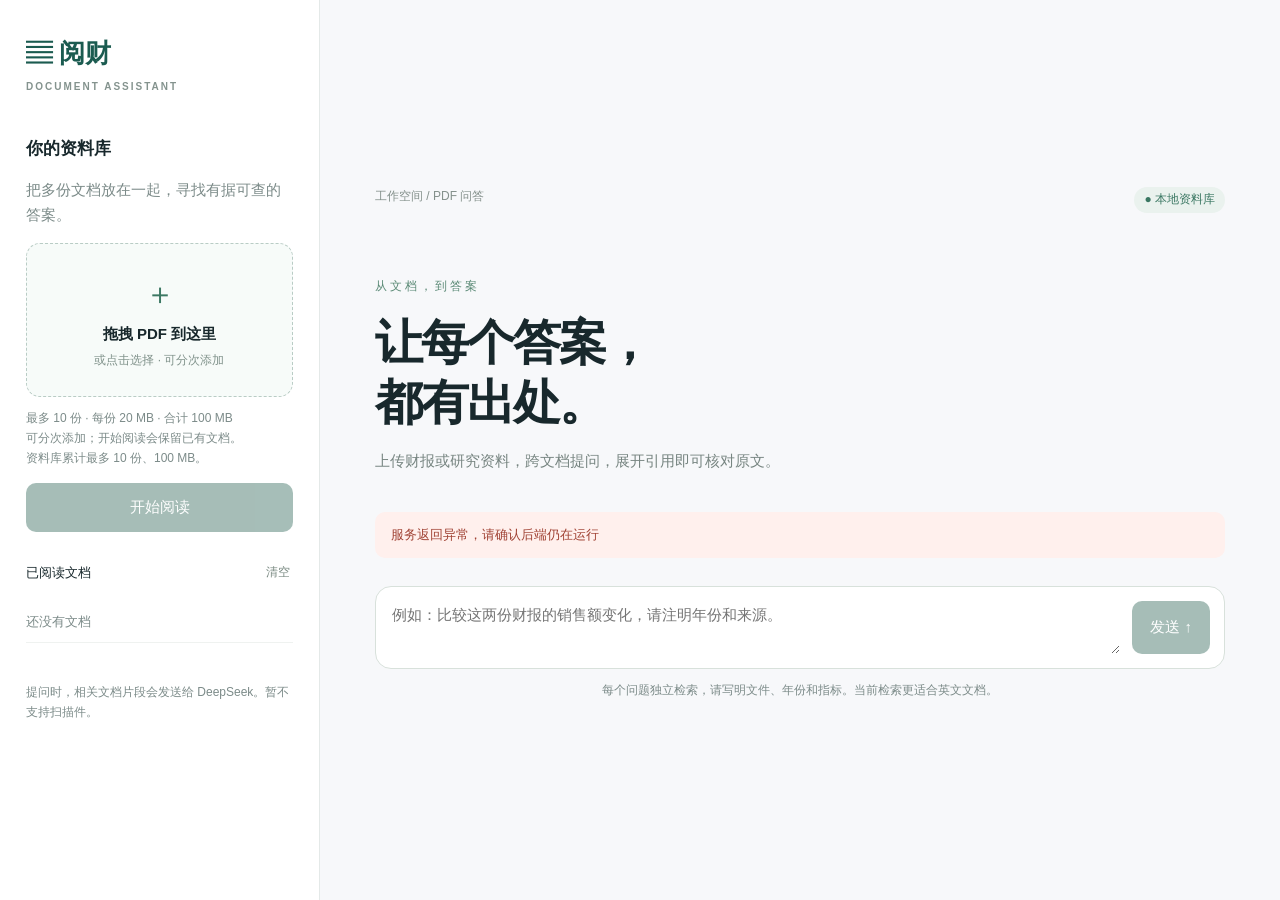
==== templates/index.html @ f084f400 "refine retriever" ====
<!doctype html>
<html lang="zh-CN"><head><meta charset="UTF-8"><meta name="viewport" content="width=device-width, initial-scale=1"><title>阅财 · 文档问答</title><link rel="stylesheet" href="/static/style.css"><script src="/static/app.js" defer></script></head>
<body><aside><a class="brand" href="/">▤ 阅财<span>DOCUMENT ASSISTANT</span></a><h2>你的资料库</h2><p class="muted">把多份文档放在一起，寻找有据可查的答案。</p>
<label id="drop" tabindex="0"><span class="upload-icon">＋</span><strong>拖拽 PDF 到这里</strong><span>或点击选择 · 可分次添加</span><input id="files" type="file" accept=".pdf" multiple hidden></label>
<p class="hint">最多 10 份 · 每份 20 MB · 合计 100 MB<br>可分次添加；开始阅读会保留已有文档。<br>资料库累计最多 10 份、100 MB。</p><ul id="pending"></ul><button id="upload" disabled>开始阅读</button>
<div class="section-label">已阅读文档 <button id="clear" class="text-button">清空</button></div><ul id="documents"><li class="muted">还没有文档</li></ul>
<p class="footnote">提问时，相关文档片段会发送给 DeepSeek。暂不支持扫描件。</p></aside>
<main><header><span>工作空间 / PDF 问答</span><span class="badge">● 本地资料库</span></header><section class="intro"><div class="eyebrow">从文档，到答案</div><h1>让每个答案，<br>都有出处。</h1><p>上传财报或研究资料，跨文档提问，展开引用即可核对原文。</p></section>
<div id="status" role="status" aria-live="polite">先上传 PDF，开始你的第一次阅读。</div><section id="chat" aria-live="polite"></section>
<form id="form"><label for="question" class="sr-only">你的问题</label><textarea id="question" maxlength="4000" rows="2" placeholder="例如：比较这两份财报的销售额变化，请注明年份和来源。" disabled></textarea><button id="send" disabled>发送 ↑</button></form><p class="hint bottom">每个问题独立检索，请写明文件、年份和指标。当前检索更适合英文文档。</p></main></body></html>
---- static/style.css ----
*{box-sizing:border-box}body{margin:0;background:#f7f8fa;color:#18282c;font:15px/1.65 -apple-system,BlinkMacSystemFont,"Segoe UI",sans-serif;display:flex;min-height:100vh}aside{width:320px;background:#fff;border-right:1px solid #e4e9e8;padding:32px 26px;flex-shrink:0}.brand{font-size:26px;font-weight:750;color:#1b5b50;text-decoration:none;display:block}.brand span{display:block;font-size:10px;letter-spacing:2px;color:#84938e;margin-top:4px}h2{font-size:17px;margin-top:40px}.muted,.hint,.footnote{color:#7c8b89}.hint{font-size:12px}.footnote{font-size:12px;margin-top:40px}#drop{border:1.5px dashed #b9ccc5;background:#f7fbf9;border-radius:14px;display:flex;flex-direction:column;align-items:center;padding:25px 8px;cursor:pointer;gap:4px}#drop.drag{border-color:#256c57;background:#e2f0e9}#drop span:last-of-type{font-size:12px;color:#80928b}.upload-icon{font-size:30px;color:#3c7863}button{border:0;border-radius:10px;background:#225d4e;color:white;padding:12px 18px;font:inherit;cursor:pointer}button:disabled{opacity:.4;cursor:not-allowed}#upload{width:100%}ul{list-style:none;padding:0}li{font-size:13px;padding:10px 0;overflow-wrap:anywhere;border-bottom:1px solid #eff2f0}.section-label{display:flex;justify-content:space-between;align-items:center;margin-top:28px;font-size:13px}.text-button{background:transparent;color:#7b8b83;padding:3px;font-size:12px}main{width:100%;max-width:1100px;margin:auto;padding:32px 55px}header{display:flex;justify-content:space-between;font-size:12px;color:#85918c}.badge{color:#3a7762;background:#eaf2ee;padding:3px 10px;border-radius:20px}.intro{padding:64px 0 24px}.eyebrow{font-size:12px;letter-spacing:3px;color:#5b8a76}h1{font-size:48px;line-height:1.25;letter-spacing:-2px;margin:16px 0}.intro p{color:#778581}#status{font-size:13px;color:#507567;padding:12px 16px;background:#edf3ef;border-radius:10px;margin-bottom:24px}#status.error{color:#a14335;background:#fff0ed}.message{background:white;border:1px solid #e3e9e5;border-radius:14px;padding:22px;margin-bottom:18px;white-space:pre-wrap;overflow-wrap:anywhere}.message.user{background:#edf2ee;margin-left:50px}.message h3{font-size:12px;letter-spacing:1px;color:#7a8d83;margin:0 0 12px}details{margin-top:12px;border-top:1px solid #edf0ee;padding-top:10px;font-size:13px}summary{cursor:pointer;color:#356e58}details p{color:#67776d;max-height:300px;overflow:auto}.warning{color:#a14335;font-size:13px}form{display:flex;gap:12px;background:white;border:1px solid #d8e1db;border-radius:16px;padding:14px;margin-top:28px}textarea{font:inherit;border:0;resize:vertical;outline:none;flex:1;min-width:0;background:transparent}.bottom{text-align:center}.sr-only{position:absolute;width:1px;height:1px;overflow:hidden}button:focus-visible,#drop:focus-visible{outline:3px solid #8ac5a8;outline-offset:3px}@media(max-width:760px){body{display:block}aside{width:100%;padding:20px;border-right:0;border-bottom:1px solid #ddd}main{padding:24px}.intro{padding-top:25px}h1{font-size:36px}.footnote{margin-top:15px}}
#pending li{display:flex;align-items:center;justify-content:space-between;gap:10px}#pending li span{min-width:0}#pending .text-button{flex-shrink:0}

.evidence-card{border-left:3px solid #d8e5de;padding:8px 12px;margin:12px 0;background:#f8faf9}.evidence-heading{font-weight:600;color:#356e58}.evidence-preview{white-space:pre-wrap}details .evidence-heading,details .evidence-preview{max-height:none;overflow:visible}
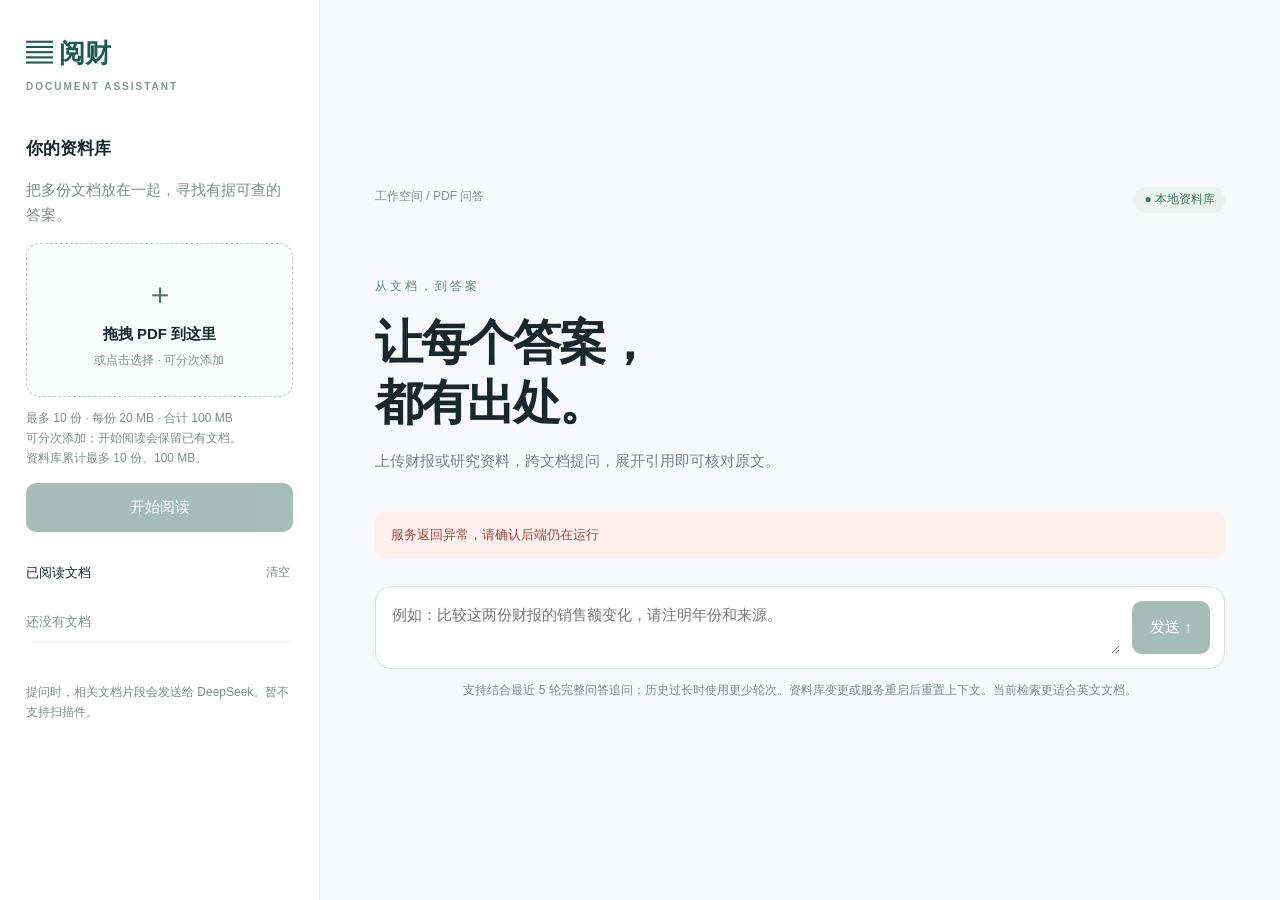
==== commit 9801ec26: "add some test cases" ====
--- a/templates/index.html
+++ b/templates/index.html
@@ -7,4 +7,4 @@
 <p class="footnote">提问时，相关文档片段会发送给 DeepSeek。暂不支持扫描件。</p></aside>
 <main><header><span>工作空间 / PDF 问答</span><span class="badge">● 本地资料库</span></header><section class="intro"><div class="eyebrow">从文档，到答案</div><h1>让每个答案，<br>都有出处。</h1><p>上传财报或研究资料，跨文档提问，展开引用即可核对原文。</p></section>
 <div id="status" role="status" aria-live="polite">先上传 PDF，开始你的第一次阅读。</div><section id="chat" aria-live="polite"></section>
-<form id="form"><label for="question" class="sr-only">你的问题</label><textarea id="question" maxlength="4000" rows="2" placeholder="例如：比较这两份财报的销售额变化，请注明年份和来源。" disabled></textarea><button id="send" disabled>发送 ↑</button></form><p class="hint bottom">每个问题独立检索，请写明文件、年份和指标。当前检索更适合英文文档。</p></main></body></html>+<form id="form"><label for="question" class="sr-only">你的问题</label><textarea id="question" maxlength="4000" rows="2" placeholder="例如：比较这两份财报的销售额变化，请注明年份和来源。" disabled></textarea><button id="send" disabled>发送 ↑</button></form><p class="hint bottom">支持结合最近 5 轮完整问答追问；历史过长时使用更少轮次。资料库变更或服务重启后重置上下文。当前检索更适合英文文档。</p></main></body></html>
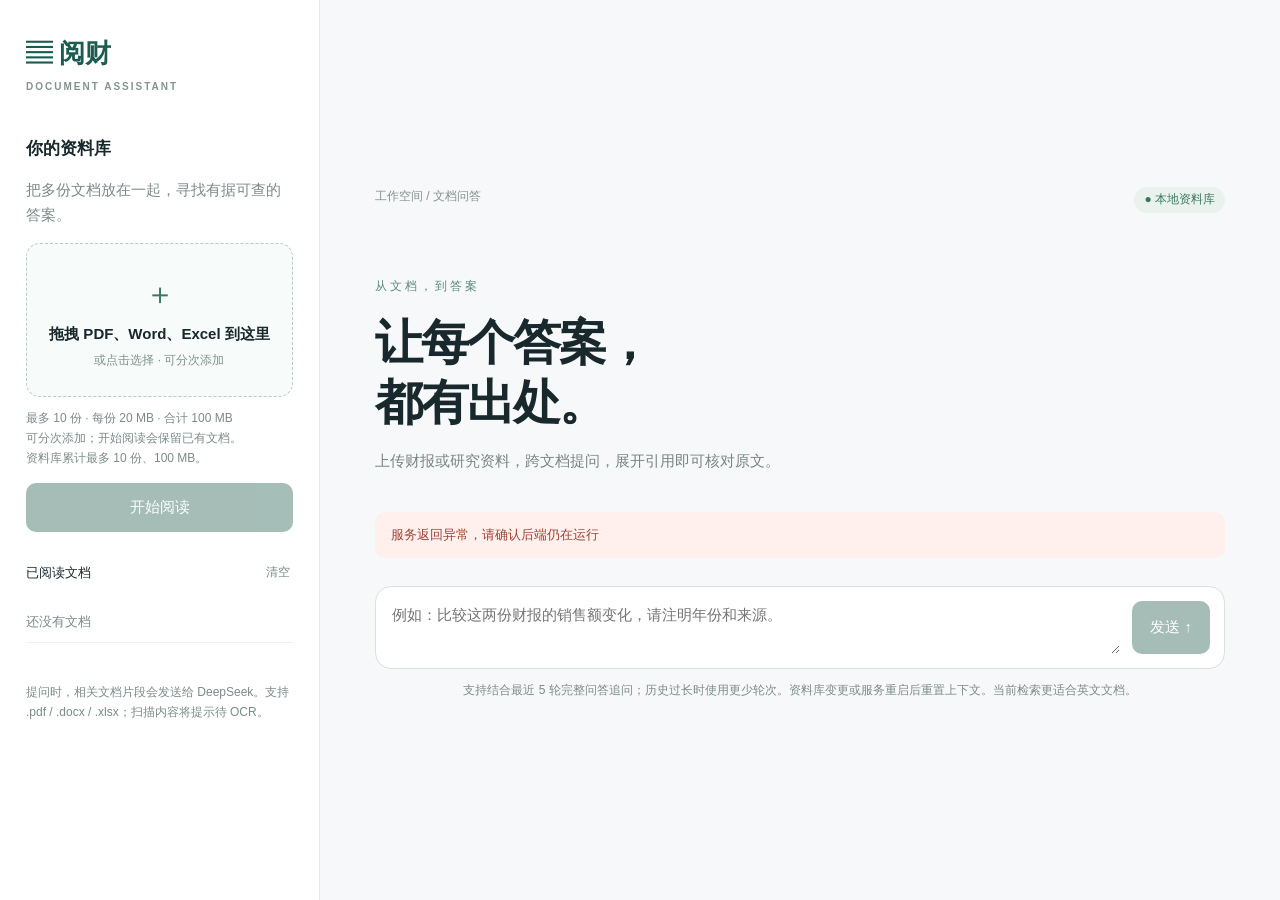
==== commit 06fb6784: "implement excel,word upload" ====
--- a/templates/index.html
+++ b/templates/index.html
@@ -1,10 +1,10 @@
 <!doctype html>
 <html lang="zh-CN"><head><meta charset="UTF-8"><meta name="viewport" content="width=device-width, initial-scale=1"><title>阅财 · 文档问答</title><link rel="stylesheet" href="/static/style.css"><script src="/static/app.js" defer></script></head>
 <body><aside><a class="brand" href="/">▤ 阅财<span>DOCUMENT ASSISTANT</span></a><h2>你的资料库</h2><p class="muted">把多份文档放在一起，寻找有据可查的答案。</p>
-<label id="drop" tabindex="0"><span class="upload-icon">＋</span><strong>拖拽 PDF 到这里</strong><span>或点击选择 · 可分次添加</span><input id="files" type="file" accept=".pdf" multiple hidden></label>
+<label id="drop" tabindex="0"><span class="upload-icon">＋</span><strong>拖拽 PDF、Word、Excel 到这里</strong><span>或点击选择 · 可分次添加</span><input id="files" type="file" accept=".pdf,.docx,.xlsx" multiple hidden></label>
 <p class="hint">最多 10 份 · 每份 20 MB · 合计 100 MB<br>可分次添加；开始阅读会保留已有文档。<br>资料库累计最多 10 份、100 MB。</p><ul id="pending"></ul><button id="upload" disabled>开始阅读</button>
 <div class="section-label">已阅读文档 <button id="clear" class="text-button">清空</button></div><ul id="documents"><li class="muted">还没有文档</li></ul>
-<p class="footnote">提问时，相关文档片段会发送给 DeepSeek。暂不支持扫描件。</p></aside>
-<main><header><span>工作空间 / PDF 问答</span><span class="badge">● 本地资料库</span></header><section class="intro"><div class="eyebrow">从文档，到答案</div><h1>让每个答案，<br>都有出处。</h1><p>上传财报或研究资料，跨文档提问，展开引用即可核对原文。</p></section>
-<div id="status" role="status" aria-live="polite">先上传 PDF，开始你的第一次阅读。</div><section id="chat" aria-live="polite"></section>
+<p class="footnote">提问时，相关文档片段会发送给 DeepSeek。支持 .pdf / .docx / .xlsx；扫描内容将提示待 OCR。</p></aside>
+<main><header><span>工作空间 / 文档问答</span><span class="badge">● 本地资料库</span></header><section class="intro"><div class="eyebrow">从文档，到答案</div><h1>让每个答案，<br>都有出处。</h1><p>上传财报或研究资料，跨文档提问，展开引用即可核对原文。</p></section>
+<div id="status" role="status" aria-live="polite">先上传文档，开始你的第一次阅读。</div><section id="chat" aria-live="polite"></section>
 <form id="form"><label for="question" class="sr-only">你的问题</label><textarea id="question" maxlength="4000" rows="2" placeholder="例如：比较这两份财报的销售额变化，请注明年份和来源。" disabled></textarea><button id="send" disabled>发送 ↑</button></form><p class="hint bottom">支持结合最近 5 轮完整问答追问；历史过长时使用更少轮次。资料库变更或服务重启后重置上下文。当前检索更适合英文文档。</p></main></body></html>
--- a/static/style.css
+++ b/static/style.css
@@ -2,3 +2,5 @@
 #pending li{display:flex;align-items:center;justify-content:space-between;gap:10px}#pending li span{min-width:0}#pending .text-button{flex-shrink:0}
 
 .evidence-card{border-left:3px solid #d8e5de;padding:8px 12px;margin:12px 0;background:#f8faf9}.evidence-heading{font-weight:600;color:#356e58}.evidence-preview{white-space:pre-wrap}details .evidence-heading,details .evidence-preview{max-height:none;overflow:visible}
+
+.document-structure table{border-collapse:collapse;font-size:12px;margin:10px 0}.document-structure td{border:1px solid #ccc;padding:6px;white-space:pre-wrap;min-width:60px}.document-structure{max-width:100%;padding:8px}.document-structure a{display:block;margin-top:8px}
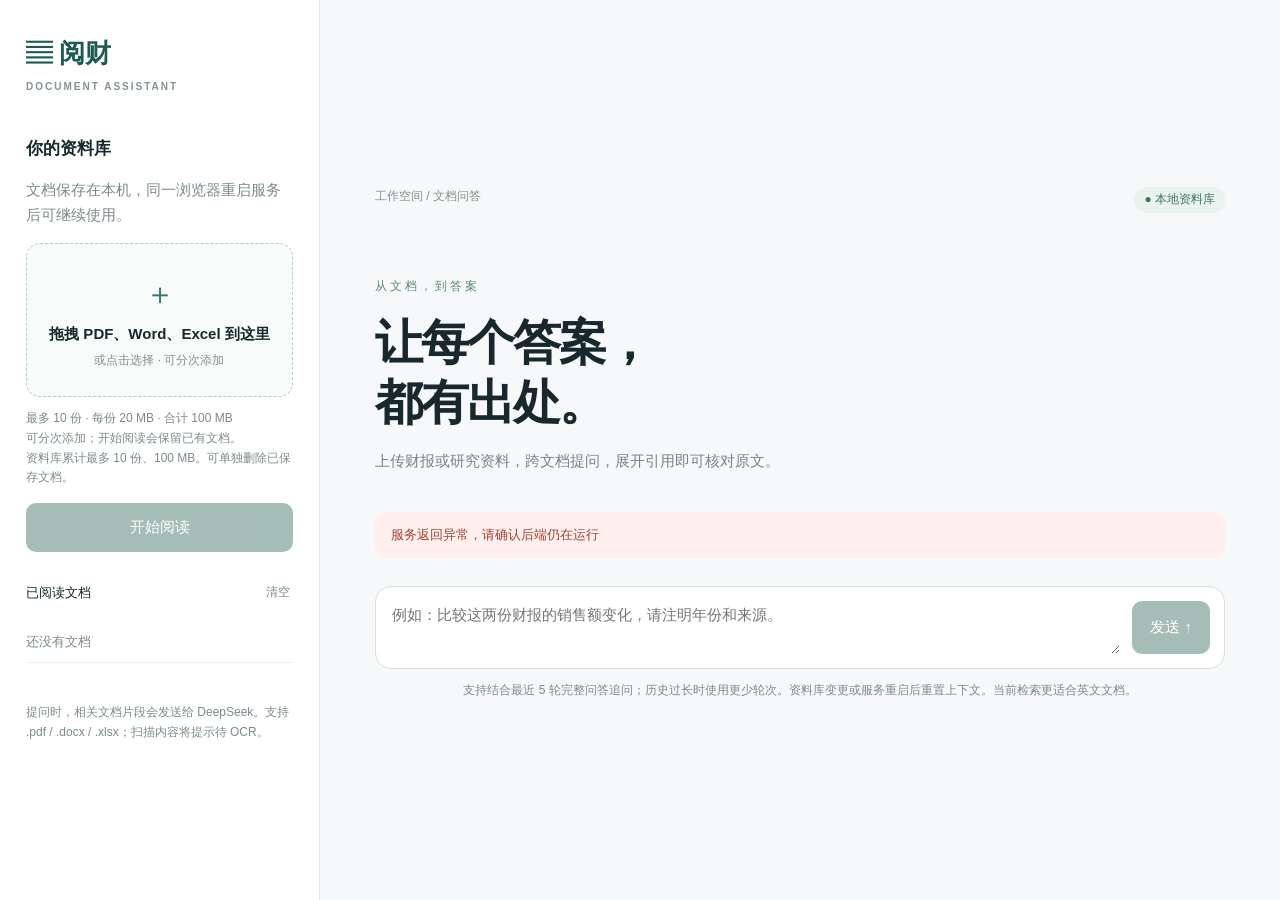
==== commit 7dd601a0: "update local storage" ====
--- a/templates/index.html
+++ b/templates/index.html
@@ -1,8 +1,8 @@
 <!doctype html>
 <html lang="zh-CN"><head><meta charset="UTF-8"><meta name="viewport" content="width=device-width, initial-scale=1"><title>阅财 · 文档问答</title><link rel="stylesheet" href="/static/style.css"><script src="/static/app.js" defer></script></head>
-<body><aside><a class="brand" href="/">▤ 阅财<span>DOCUMENT ASSISTANT</span></a><h2>你的资料库</h2><p class="muted">把多份文档放在一起，寻找有据可查的答案。</p>
+<body><aside><a class="brand" href="/">▤ 阅财<span>DOCUMENT ASSISTANT</span></a><h2>你的资料库</h2><p class="muted">文档保存在本机，同一浏览器重启服务后可继续使用。</p>
 <label id="drop" tabindex="0"><span class="upload-icon">＋</span><strong>拖拽 PDF、Word、Excel 到这里</strong><span>或点击选择 · 可分次添加</span><input id="files" type="file" accept=".pdf,.docx,.xlsx" multiple hidden></label>
-<p class="hint">最多 10 份 · 每份 20 MB · 合计 100 MB<br>可分次添加；开始阅读会保留已有文档。<br>资料库累计最多 10 份、100 MB。</p><ul id="pending"></ul><button id="upload" disabled>开始阅读</button>
+<p class="hint">最多 10 份 · 每份 20 MB · 合计 100 MB<br>可分次添加；开始阅读会保留已有文档。<br>资料库累计最多 10 份、100 MB。可单独删除已保存文档。</p><ul id="pending"></ul><button id="upload" disabled>开始阅读</button>
 <div class="section-label">已阅读文档 <button id="clear" class="text-button">清空</button></div><ul id="documents"><li class="muted">还没有文档</li></ul>
 <p class="footnote">提问时，相关文档片段会发送给 DeepSeek。支持 .pdf / .docx / .xlsx；扫描内容将提示待 OCR。</p></aside>
 <main><header><span>工作空间 / 文档问答</span><span class="badge">● 本地资料库</span></header><section class="intro"><div class="eyebrow">从文档，到答案</div><h1>让每个答案，<br>都有出处。</h1><p>上传财报或研究资料，跨文档提问，展开引用即可核对原文。</p></section>
